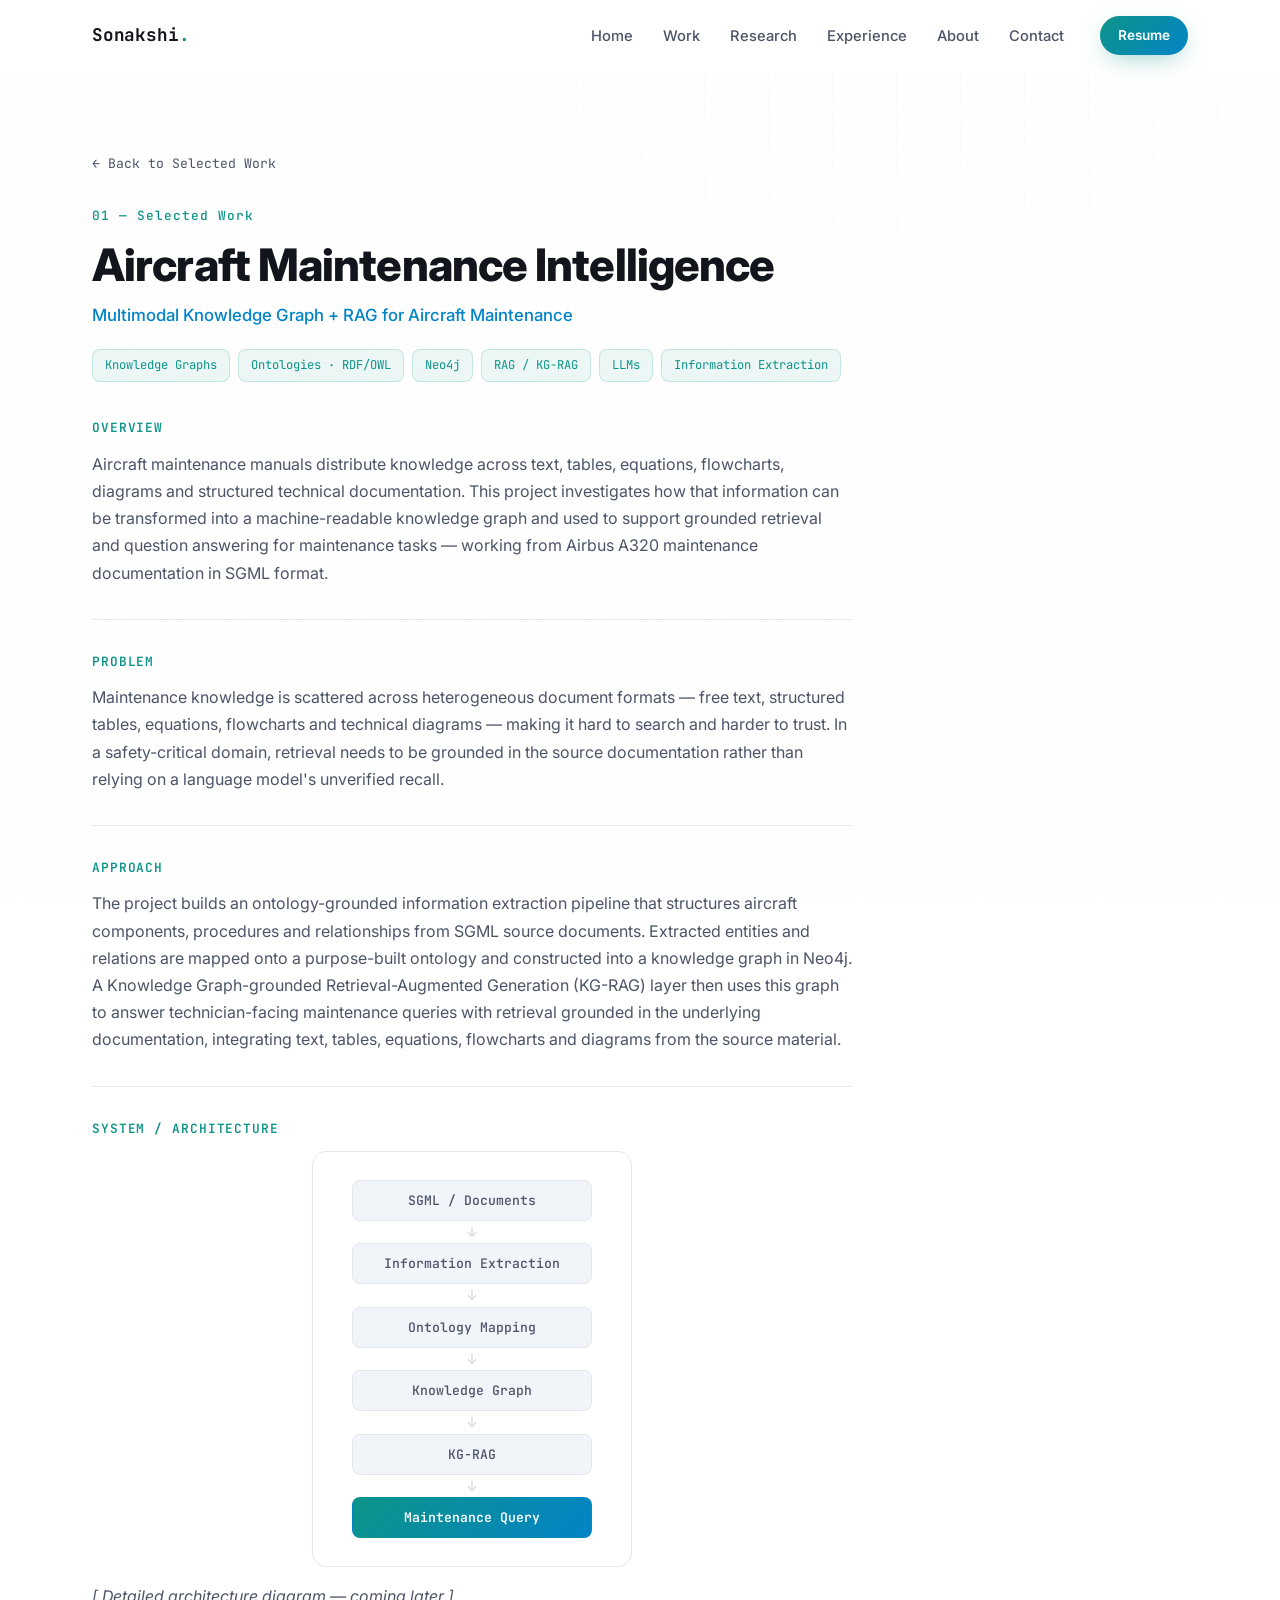
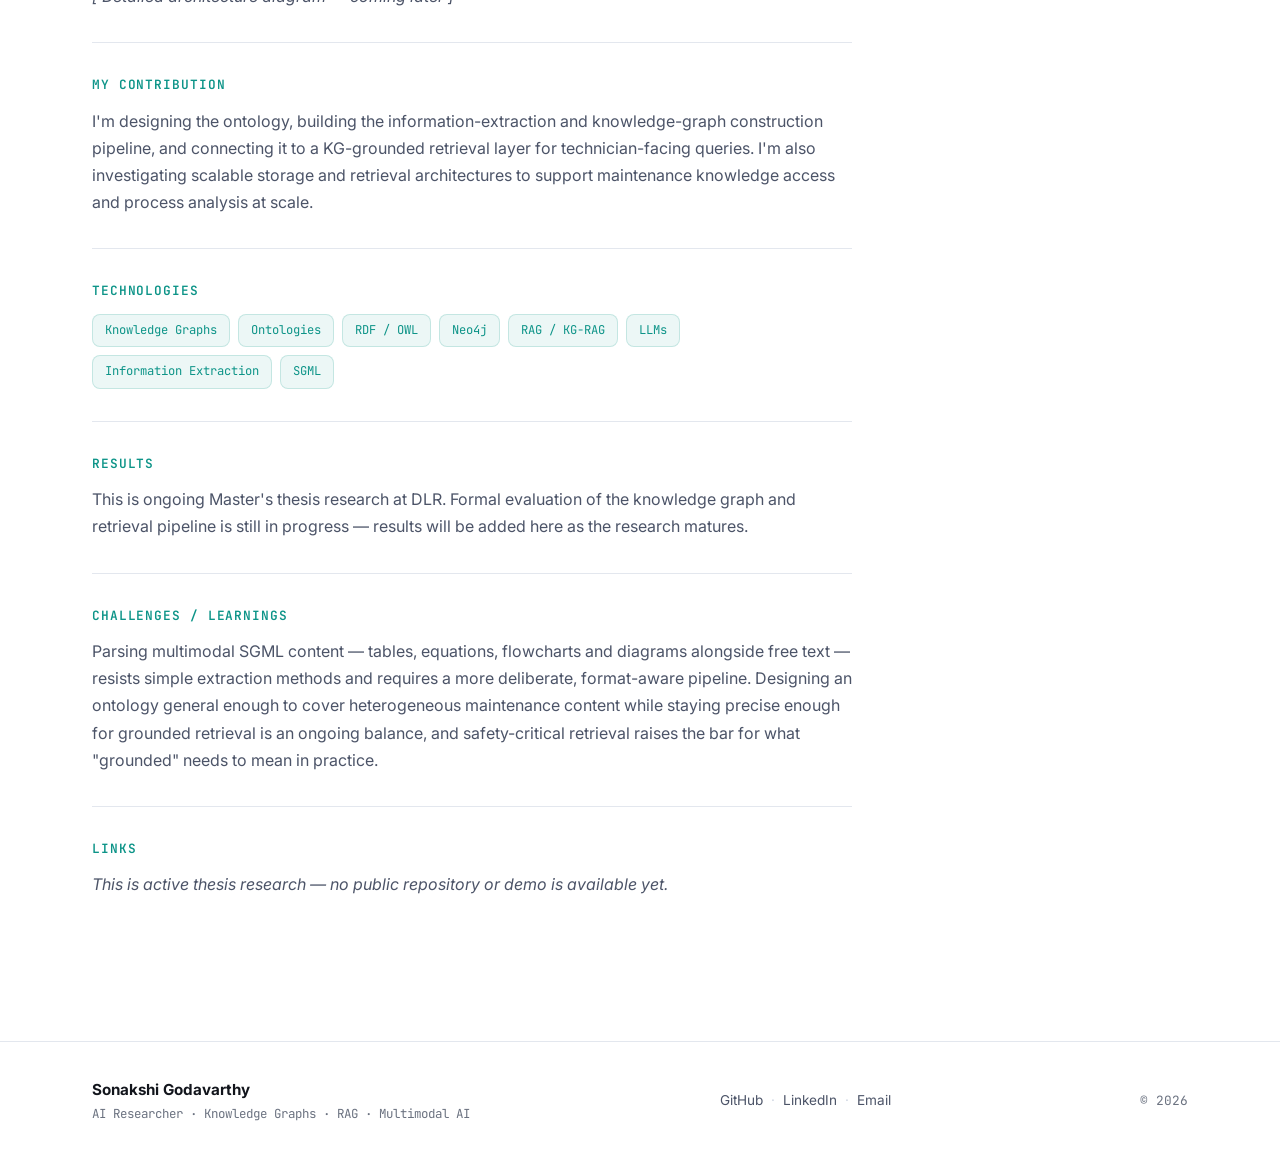
==== projects/aircraft-maintenance-kg.html @ b0c2985a "Update portfolio with new projects" ====
<!DOCTYPE html>
<html lang="en">
<head>
<meta charset="UTF-8">
<meta name="viewport" content="width=device-width, initial-scale=1.0">
<title>Aircraft Maintenance Intelligence — Sonakshi Godavarthy</title>
<meta name="description" content="Multimodal Knowledge Graph + RAG for aircraft maintenance documentation.">
<link rel="icon" href="data:image/svg+xml,<svg xmlns=%22http://www.w3.org/2000/svg%22 viewBox=%220 0 100 100%22><text y=%22.9em%22 font-size=%2290%22>⚡</text></svg>">
<link rel="preconnect" href="https://fonts.googleapis.com">
<link rel="preconnect" href="https://fonts.gstatic.com" crossorigin>
<link href="https://fonts.googleapis.com/css2?family=Inter:wght@400;500;600;700;800&family=JetBrains+Mono:wght@400;500;600&display=swap" rel="stylesheet">
<link rel="stylesheet" href="../styles.css">
</head>
<body>

<div class="noise-overlay"></div>

<header class="nav-wrap" id="navWrap">
  <nav class="nav container">
    <a href="../index.html#home" class="nav-logo">Sonakshi<span class="dot">.</span></a>
    <button class="nav-toggle" id="navToggle" aria-label="Toggle menu" aria-expanded="false">
      <span></span><span></span><span></span>
    </button>
    <ul class="nav-links" id="navLinks">
      <li><a href="../index.html#home" class="nav-link">Home</a></li>
      <li><a href="../index.html#work" class="nav-link">Work</a></li>
      <li><a href="../index.html#research" class="nav-link">Research</a></li>
      <li><a href="../index.html#experience" class="nav-link">Experience</a></li>
      <li><a href="../index.html#about" class="nav-link">About</a></li>
      <li><a href="../index.html#contact" class="nav-link">Contact</a></li>
      <li class="nav-cv"><a href="../assets/Sonakshi_Godavarthy_CV.pdf" download class="btn btn-small btn-primary">Resume</a></li>
    </ul>
  </nav>
</header>

<main>
<section class="section project-page">
  <div class="container">
    <a href="../index.html#work" class="back-link">← Back to Selected Work</a>

    <p class="section-kicker">01 — Selected Work</p>
    <h1 class="project-page-title">Aircraft Maintenance Intelligence</h1>
    <p class="project-page-subtitle">Multimodal Knowledge Graph + RAG for Aircraft Maintenance</p>
    <div class="project-page-tags">
      <span>Knowledge Graphs</span><span>Ontologies · RDF/OWL</span><span>Neo4j</span><span>RAG / KG-RAG</span><span>LLMs</span><span>Information Extraction</span>
    </div>

    <div class="project-page-body">

      <div class="project-section">
        <h2>Overview</h2>
        <p>Aircraft maintenance manuals distribute knowledge across text, tables, equations, flowcharts, diagrams and structured technical documentation. This project investigates how that information can be transformed into a machine-readable knowledge graph and used to support grounded retrieval and question answering for maintenance tasks — working from Airbus A320 maintenance documentation in SGML format.</p>
      </div>

      <div class="project-section">
        <h2>Problem</h2>
        <p>Maintenance knowledge is scattered across heterogeneous document formats — free text, structured tables, equations, flowcharts and technical diagrams — making it hard to search and harder to trust. In a safety-critical domain, retrieval needs to be grounded in the source documentation rather than relying on a language model's unverified recall.</p>
      </div>

      <div class="project-section">
        <h2>Approach</h2>
        <p>The project builds an ontology-grounded information extraction pipeline that structures aircraft components, procedures and relationships from SGML source documents. Extracted entities and relations are mapped onto a purpose-built ontology and constructed into a knowledge graph in Neo4j. A Knowledge Graph-grounded Retrieval-Augmented Generation (KG-RAG) layer then uses this graph to answer technician-facing maintenance queries with retrieval grounded in the underlying documentation, integrating text, tables, equations, flowcharts and diagrams from the source material.</p>
      </div>

      <div class="project-section">
        <h2>System / Architecture</h2>
        <div class="pipeline-diagram pipeline-diagram-page">
          <div class="pipeline-step">SGML / Documents</div>
          <div class="pipeline-arrow">↓</div>
          <div class="pipeline-step">Information Extraction</div>
          <div class="pipeline-arrow">↓</div>
          <div class="pipeline-step">Ontology Mapping</div>
          <div class="pipeline-arrow">↓</div>
          <div class="pipeline-step">Knowledge Graph</div>
          <div class="pipeline-arrow">↓</div>
          <div class="pipeline-step">KG-RAG</div>
          <div class="pipeline-arrow">↓</div>
          <div class="pipeline-step pipeline-step-end">Maintenance Query</div>
        </div>
        <p class="visual-caption">[ Detailed architecture diagram — coming later ]</p>
      </div>

      <div class="project-section">
        <h2>My Contribution</h2>
        <p>I'm designing the ontology, building the information-extraction and knowledge-graph construction pipeline, and connecting it to a KG-grounded retrieval layer for technician-facing queries. I'm also investigating scalable storage and retrieval architectures to support maintenance knowledge access and process analysis at scale.</p>
      </div>

      <div class="project-section">
        <h2>Technologies</h2>
        <div class="project-page-tags">
          <span>Knowledge Graphs</span><span>Ontologies</span><span>RDF / OWL</span><span>Neo4j</span><span>RAG / KG-RAG</span><span>LLMs</span><span>Information Extraction</span><span>SGML</span>
        </div>
      </div>

      <div class="project-section">
        <h2>Results</h2>
        <p>This is ongoing Master's thesis research at DLR. Formal evaluation of the knowledge graph and retrieval pipeline is still in progress — results will be added here as the research matures.</p>
      </div>

      <div class="project-section">
        <h2>Challenges / Learnings</h2>
        <p>Parsing multimodal SGML content — tables, equations, flowcharts and diagrams alongside free text — resists simple extraction methods and requires a more deliberate, format-aware pipeline. Designing an ontology general enough to cover heterogeneous maintenance content while staying precise enough for grounded retrieval is an ongoing balance, and safety-critical retrieval raises the bar for what "grounded" needs to mean in practice.</p>
      </div>

      <div class="project-section">
        <h2>Links</h2>
        <p class="project-links-empty">This is active thesis research — no public repository or demo is available yet.</p>
      </div>

    </div>
  </div>
</section>
</main>

<footer class="footer">
  <div class="container footer-inner">
    <div class="footer-brand">
      <p class="footer-name">Sonakshi Godavarthy</p>
      <p class="footer-tagline">AI Researcher · Knowledge Graphs · RAG · Multimodal AI</p>
    </div>
    <div class="footer-links">
      <a href="https://github.com/sonakshig2720" target="_blank" rel="noopener">GitHub</a>
      <span>·</span>
      <a href="https://www.linkedin.com/in/sonakshi-godavarthy-0685181b6/" target="_blank" rel="noopener">LinkedIn</a>
      <span>·</span>
      <a href="mailto:godavarthysonakshi@gmail.com">Email</a>
    </div>
    <p class="footer-year">© <span id="year"></span></p>
  </div>
</footer>

<script src="../script.js"></script>
</body>
</html>
---- styles.css ----
/* ============ TOKENS ============ */
:root {
  --bg: #ffffff;
  --bg-alt: #f7f9fc;
  --surface: #ffffff;
  --surface-2: #f1f4f9;
  --border: #e3e7ee;
  --border-light: #cfd6e2;
  --text: #12151c;
  --text-dim: #4c5468;
  --text-faint: #6b7280;
  --accent: #0d9488;
  --accent-2: #0284c7;
  --accent-soft: rgba(13, 148, 136, 0.08);
  --accent-soft-2: rgba(2, 132, 199, 0.07);
  --font-sans: 'Inter', -apple-system, BlinkMacSystemFont, 'Segoe UI', sans-serif;
  --font-mono: 'JetBrains Mono', 'SFMono-Regular', Menlo, monospace;
  --radius-lg: 20px;
  --radius-md: 14px;
  --radius-sm: 8px;
  --shadow-lg: 0 20px 60px -20px rgba(15,23,42,0.18);
  --shadow-md: 0 10px 30px -12px rgba(15,23,42,0.14);
  --max-width: 1160px;
  --nav-h: 72px;
}

/* ============ RESET ============ */
* { margin: 0; padding: 0; box-sizing: border-box; }
html { scroll-padding-top: var(--nav-h); }
body {
  background: var(--bg);
  color: var(--text);
  font-family: var(--font-sans);
  line-height: 1.6;
  -webkit-font-smoothing: antialiased;
  overflow-x: hidden;
}
img { max-width: 100%; display: block; }
a { color: inherit; text-decoration: none; }
ul { list-style: none; }
button { font-family: inherit; cursor: pointer; border: none; background: none; color: inherit; }

.container {
  max-width: var(--max-width);
  margin: 0 auto;
  padding: 0 32px;
}

.noise-overlay {
  position: fixed;
  inset: 0;
  pointer-events: none;
  z-index: 1;
  opacity: 0.02;
  background-image: url("data:image/svg+xml,%3Csvg xmlns='http://www.w3.org/2000/svg' width='120' height='120'%3E%3Cfilter id='n'%3E%3CfeTurbulence type='fractalNoise' baseFrequency='0.9' numOctaves='2' stitchTiles='stitch'/%3E%3C/filter%3E%3Crect width='100%25' height='100%25' filter='url(%23n)'/%3E%3C/svg%3E");
}

/* subtle fixed background grid — research-lab / technical-notebook feel */
body::before {
  content: "";
  position: fixed;
  inset: 0;
  pointer-events: none;
  z-index: 0;
  background-image:
    linear-gradient(rgba(18,21,28,0.025) 1px, transparent 1px),
    linear-gradient(90deg, rgba(18,21,28,0.025) 1px, transparent 1px);
  background-size: 64px 64px;
  mask-image: radial-gradient(ellipse 900px 600px at 70% 0%, black 0%, transparent 70%);
  -webkit-mask-image: radial-gradient(ellipse 900px 600px at 70% 0%, black 0%, transparent 70%);
}

/* ============ TYPOGRAPHY ============ */
.section-kicker {
  font-family: var(--font-mono);
  font-size: 0.8rem;
  letter-spacing: 0.08em;
  color: var(--accent);
  margin-bottom: 14px;
  font-weight: 500;
}
.section-kicker.light { color: var(--accent); }
.section-title {
  font-size: clamp(1.8rem, 3.2vw, 2.6rem);
  font-weight: 700;
  letter-spacing: -0.02em;
  line-height: 1.15;
  margin-bottom: 16px;
}
.section-sub {
  color: var(--text-dim);
  font-size: 1.05rem;
  max-width: 620px;
  margin-bottom: 48px;
}

.section { padding: 110px 0; position: relative; z-index: 2; }

/* shared pill / tag styling used across work, experience, research, project pages */
.research-tags span,
.work-tags span,
.exp-card-tags span,
.project-page-tags span {
  display: inline-block;
  font-family: var(--font-mono);
  font-size: 0.76rem;
  padding: 6px 12px;
  border-radius: 8px;
  background: var(--accent-soft);
  color: var(--accent);
  border: 1px solid rgba(13,148,136,0.18);
}
.exp-card-tags span { font-size: 0.72rem; padding: 4px 10px; }

/* ============ NAV ============ */
.nav-wrap {
  position: fixed;
  top: 0; left: 0; right: 0;
  z-index: 100;
  height: var(--nav-h);
  display: flex;
  align-items: center;
  background: rgba(255, 255, 255, 0.7);
  backdrop-filter: blur(16px) saturate(160%);
  -webkit-backdrop-filter: blur(16px) saturate(160%);
  border-bottom: 1px solid transparent;
  transition: border-color 0.3s ease, background 0.3s ease;
}
.nav-wrap.scrolled {
  border-bottom-color: var(--border);
  background: rgba(255, 255, 255, 0.88);
}
.nav {
  width: 100%;
  display: flex;
  align-items: center;
  justify-content: space-between;
}
.nav-logo {
  font-weight: 700;
  font-size: 1.1rem;
  letter-spacing: -0.01em;
  font-family: var(--font-mono);
}
.nav-logo .dot { color: var(--accent); }
.nav-links {
  display: flex;
  align-items: center;
  gap: 30px;
}
.nav-link {
  font-size: 0.92rem;
  color: var(--text-dim);
  font-weight: 500;
  position: relative;
  padding: 6px 0;
  transition: color 0.2s ease;
}
.nav-link:hover { color: var(--text); }
.nav-link.active-link { color: var(--text); }
.nav-link.active-link::after {
  content: "";
  position: absolute;
  left: 0; right: 0; bottom: -2px;
  height: 2px;
  border-radius: 2px;
  background: linear-gradient(90deg, var(--accent), var(--accent-2));
}
.nav-cv { margin-left: 6px; }
.nav-toggle {
  display: none;
  flex-direction: column;
  gap: 5px;
  padding: 8px;
}
.nav-toggle span {
  width: 22px; height: 2px;
  background: var(--text);
  border-radius: 2px;
  transition: all 0.25s ease;
}

/* ============ BUTTONS ============ */
.btn {
  display: inline-flex;
  align-items: center;
  justify-content: center;
  gap: 8px;
  padding: 13px 24px;
  border-radius: 100px;
  font-weight: 600;
  font-size: 0.92rem;
  transition: transform 0.2s ease, box-shadow 0.2s ease, background 0.2s ease, border-color 0.2s ease;
  white-space: nowrap;
}
.btn-primary {
  background: linear-gradient(135deg, var(--accent), var(--accent-2));
  color: #ffffff;
  box-shadow: 0 8px 24px -8px rgba(13, 148, 136, 0.5);
}
.btn-primary:hover { transform: translateY(-2px); box-shadow: 0 12px 30px -8px rgba(13, 148, 136, 0.6); }
.btn-ghost {
  background: var(--surface);
  border: 1px solid var(--border-light);
  color: var(--text);
}
.btn-ghost:hover { border-color: var(--accent); transform: translateY(-2px); }
.btn-small { padding: 9px 18px; font-size: 0.85rem; }

/* ============ HERO ============ */
.hero {
  position: relative;
  min-height: 100vh;
  display: flex;
  align-items: center;
  padding-top: var(--nav-h);
  z-index: 2;
}
.hero-grid {
  display: grid;
  grid-template-columns: 1.15fr 0.85fr;
  gap: 60px;
  align-items: center;
  padding-top: 40px;
  padding-bottom: 40px;
}
.eyebrow-row {
  display: flex;
  flex-wrap: wrap;
  gap: 10px;
  margin-bottom: 24px;
}
.eyebrow {
  display: inline-flex;
  align-items: center;
  gap: 8px;
  font-family: var(--font-mono);
  font-size: 0.78rem;
  color: var(--text-dim);
  background: var(--surface);
  border: 1px solid var(--border);
  padding: 7px 14px;
  border-radius: 100px;
}
.hero h1 {
  font-size: clamp(2.3rem, 4.6vw, 3.6rem);
  font-weight: 800;
  letter-spacing: -0.03em;
  line-height: 1.08;
  color: var(--text);
  margin-bottom: 14px;
}
.hero-headline {
  font-size: clamp(1.3rem, 2vw, 1.65rem);
  font-weight: 600;
  letter-spacing: -0.01em;
  line-height: 1.35;
  color: var(--text-dim);
  margin-bottom: 18px;
  max-width: 560px;
}
.hero-tagline {
  font-family: var(--font-mono);
  font-size: clamp(0.95rem, 1.4vw, 1.1rem);
  color: var(--accent);
  font-weight: 500;
  margin-bottom: 22px;
}
.hero-desc {
  font-size: 1.08rem;
  color: var(--text-dim);
  max-width: 560px;
  margin-bottom: 34px;
}

.hero-actions {
  display: flex;
  flex-wrap: wrap;
  align-items: center;
  gap: 12px;
  margin-bottom: 30px;
}

.hero-socials { display: flex; gap: 10px; }
.social-icon {
  width: 40px; height: 40px;
  display: flex; align-items: center; justify-content: center;
  border-radius: 50%;
  background: var(--surface);
  border: 1px solid var(--border);
  color: var(--text-dim);
  transition: all 0.2s ease;
}
.social-icon:hover {
  color: var(--accent);
  border-color: var(--accent);
  transform: translateY(-3px);
}

/* ---- hero visual / portrait ---- */
.hero-visual { display: flex; justify-content: center; position: relative; }
.portrait-frame {
  position: relative;
  width: min(340px, 80vw);
}
.portrait-glow {
  position: absolute;
  inset: -30px;
  background: radial-gradient(circle at 50% 30%, rgba(13,148,136,0.2), transparent 65%);
  filter: blur(10px);
  z-index: 0;
}
.portrait-img {
  position: relative;
  z-index: 1;
  width: 100%;
  aspect-ratio: 4 / 5;
  object-fit: cover;
  border-radius: var(--radius-lg);
  border: 1px solid var(--border-light);
  box-shadow: var(--shadow-lg);
}

.scroll-cue {
  position: absolute;
  bottom: 28px;
  left: 50%;
  transform: translateX(-50%);
  width: 24px; height: 38px;
  border: 2px solid var(--border-light);
  border-radius: 20px;
}
.scroll-cue span {
  display: block;
  width: 4px; height: 8px;
  background: var(--accent);
  border-radius: 2px;
  margin: 6px auto 0;
  animation: scrollcue 1.8s ease-in-out infinite;
}
@keyframes scrollcue {
  0% { opacity: 1; transform: translateY(0); }
  70% { opacity: 0; transform: translateY(10px); }
  100% { opacity: 0; transform: translateY(0); }
}

/* ============ SELECTED WORK ============ */
.work-section { background: var(--bg-alt); border-top: 1px solid var(--border); border-bottom: 1px solid var(--border); }

.work-list { display: flex; flex-direction: column; }

.work-card {
  display: grid;
  grid-template-columns: 1.3fr 1fr;
  gap: 48px;
  padding: 56px 0;
  border-bottom: 1px solid var(--border);
  align-items: start;
}
.work-list .work-card:first-child { padding-top: 8px; }
.work-card-reverse .work-main { order: 2; }
.work-card-reverse .work-visual { order: 1; }

.work-num {
  display: block;
  font-family: var(--font-mono);
  font-size: 1rem;
  font-weight: 600;
  color: var(--accent);
  letter-spacing: 0.05em;
  margin-bottom: 14px;
}
.work-title {
  font-size: clamp(1.4rem, 2.4vw, 1.85rem);
  font-weight: 700;
  letter-spacing: -0.015em;
  margin-bottom: 6px;
}
.work-subtitle {
  color: var(--accent-2);
  font-size: 0.95rem;
  font-weight: 500;
  margin-bottom: 18px;
}
.work-problem {
  border-left: 2px solid var(--accent);
  padding-left: 14px;
  color: var(--text-dim);
  font-size: 0.96rem;
  font-style: italic;
  margin-bottom: 18px;
}
.work-desc {
  color: var(--text-dim);
  font-size: 0.98rem;
  margin-bottom: 16px;
}
.work-contribution {
  color: var(--text-dim);
  font-size: 0.95rem;
  margin-bottom: 20px;
}
.work-contribution span {
  display: block;
  font-family: var(--font-mono);
  font-size: 0.72rem;
  font-weight: 600;
  text-transform: uppercase;
  letter-spacing: 0.06em;
  color: var(--text);
  margin-bottom: 4px;
}
.work-tags {
  display: flex;
  flex-wrap: wrap;
  gap: 8px;
  margin-bottom: 20px;
}
.work-metrics {
  display: flex;
  gap: 32px;
  margin-bottom: 22px;
}
.metric { display: flex; flex-direction: column; }
.metric-num {
  font-family: var(--font-mono);
  font-size: 1.7rem;
  font-weight: 700;
  color: var(--accent);
  line-height: 1.1;
}
.metric-label { font-size: 0.78rem; color: var(--text-faint); margin-top: 2px; }

.work-link {
  display: inline-flex;
  align-items: center;
  gap: 4px;
  font-weight: 600;
  font-size: 0.92rem;
  color: var(--accent);
  position: relative;
}
.work-link::after {
  content: "";
  position: absolute;
  left: 0; bottom: -3px;
  width: 100%; height: 1px;
  background: currentColor;
  transform: scaleX(0);
  transform-origin: left;
  transition: transform 0.25s ease;
}
.work-link:hover::after { transform: scaleX(1); }
.work-link-secondary { color: var(--text-dim); margin-left: 20px; }

.work-visual { display: flex; align-items: stretch; }
.visual-placeholder {
  width: 100%;
  min-height: 240px;
  display: flex;
  flex-direction: column;
  align-items: center;
  justify-content: center;
  gap: 10px;
  border: 1px dashed var(--border-light);
  border-radius: var(--radius-md);
  background: var(--surface-2);
  color: var(--text-faint);
  text-align: center;
  padding: 24px;
}
.placeholder-icon { font-size: 1.6rem; color: var(--border-light); }

.work-video {
  width: 100%;
  border: 1px solid var(--border);
  border-radius: var(--radius-md);
  background: #000;
  display: block;
}
.work-video-page { max-width: 560px; margin: 24px auto 0; }
.visual-placeholder p { font-family: var(--font-mono); font-size: 0.78rem; }

/* text pipeline diagram */
.pipeline-diagram {
  width: 100%;
  display: flex;
  flex-direction: column;
  align-items: center;
  justify-content: center;
  gap: 4px;
  border: 1px solid var(--border);
  border-radius: var(--radius-md);
  background: var(--surface);
  padding: 28px 20px;
}
.pipeline-step {
  font-family: var(--font-mono);
  font-size: 0.82rem;
  font-weight: 500;
  color: var(--text-dim);
  background: var(--surface-2);
  border: 1px solid var(--border);
  border-radius: var(--radius-sm);
  padding: 9px 16px;
  text-align: center;
  width: 100%;
  max-width: 240px;
}
.pipeline-step-end {
  color: #ffffff;
  background: linear-gradient(135deg, var(--accent), var(--accent-2));
  border-color: transparent;
  font-weight: 600;
}
.pipeline-arrow {
  color: var(--border-light);
  font-size: 0.9rem;
  line-height: 1;
}

/* wide variant: multi-line steps with a label + detail, plus branching layout */
.pipeline-diagram-wide { padding: 28px 22px; max-width: 480px; margin: 0 auto; }
.pipeline-diagram-wide .pipeline-step { max-width: 420px; padding: 11px 18px; }
.pipeline-step strong {
  display: block;
  font-size: 0.85rem;
  font-weight: 700;
  color: var(--text);
  margin-bottom: 3px;
}
.pipeline-step span {
  display: block;
  font-size: 0.7rem;
  font-weight: 400;
  color: var(--text-faint);
  line-height: 1.45;
}
.pipeline-step-end strong,
.pipeline-step-end span { color: #ffffff; }
.pipeline-step-end span { color: rgba(255,255,255,0.85); }

.pipeline-branch {
  display: flex;
  flex-wrap: wrap;
  justify-content: center;
  gap: 10px;
  width: 100%;
  max-width: 420px;
}
.pipeline-branch-col {
  flex: 1 1 170px;
  background: var(--surface-2);
  border: 1px solid var(--border);
  border-radius: var(--radius-sm);
  padding: 10px 14px;
  text-align: center;
}
.pipeline-branch-label {
  display: block;
  font-family: var(--font-mono);
  font-size: 0.68rem;
  font-weight: 700;
  text-transform: uppercase;
  letter-spacing: 0.05em;
  color: var(--accent);
  margin-bottom: 5px;
}
.pipeline-branch-col span:not(.pipeline-branch-label) {
  display: block;
  font-size: 0.68rem;
  color: var(--text-dim);
  line-height: 1.5;
}
.pipeline-note {
  font-family: var(--font-mono);
  font-size: 0.68rem;
  color: var(--text-faint);
  text-align: center;
  max-width: 420px;
  margin: 2px 0;
}

.pipeline-group {
  width: 100%;
  max-width: 420px;
  display: flex;
  flex-direction: column;
  align-items: center;
  gap: 4px;
  border: 1px dashed var(--border-light);
  border-radius: var(--radius-md);
  padding: 18px 14px 14px;
  margin: 2px 0;
}
.pipeline-group-label {
  align-self: flex-start;
  font-family: var(--font-mono);
  font-size: 0.66rem;
  font-weight: 700;
  text-transform: uppercase;
  letter-spacing: 0.05em;
  color: var(--accent-2);
  margin: 0 0 8px 2px;
}

/* ---- Project archive ---- */
.archive-block { margin-top: 40px; padding-top: 48px; border-top: 1px solid var(--border); }
.archive-sub { color: var(--text-dim); font-size: 0.95rem; margin-bottom: 24px; }
.archive-list { display: flex; flex-direction: column; }
.archive-row {
  display: grid;
  grid-template-columns: 1.4fr 1fr 0.6fr 1.4fr;
  gap: 16px;
  align-items: center;
  padding: 16px 12px;
  border-bottom: 1px solid var(--border);
  transition: background 0.2s ease;
}
a.archive-row:hover { background: var(--surface); }
.archive-name { font-weight: 600; font-size: 0.94rem; }
.archive-domain { color: var(--text-dim); font-size: 0.85rem; }
.archive-year { font-family: var(--font-mono); color: var(--text-faint); font-size: 0.82rem; }
.archive-tech { color: var(--text-faint); font-size: 0.82rem; font-family: var(--font-mono); }

/* ============ RESEARCH ============ */
.research-statement {
  font-size: clamp(1.15rem, 2vw, 1.4rem);
  font-weight: 500;
  color: var(--text);
  max-width: 760px;
  line-height: 1.5;
  margin-bottom: 32px;
}
.research-tags { display: flex; flex-wrap: wrap; gap: 10px; margin-bottom: 28px; }
.research-note { color: var(--text-faint); font-size: 0.92rem; }
.research-note a { color: var(--accent); font-weight: 600; }

/* ============ EXPERIENCE ============ */
.exp-cards { display: flex; flex-direction: column; gap: 20px; }
.exp-card {
  background: var(--surface);
  border: 1px solid var(--border);
  border-radius: var(--radius-md);
  padding: 28px 30px;
  transition: transform 0.25s ease, border-color 0.25s ease, box-shadow 0.25s ease;
}
.exp-card:hover { transform: translateY(-3px); border-color: var(--border-light); box-shadow: var(--shadow-md); }
.exp-card-head {
  display: flex;
  justify-content: space-between;
  align-items: flex-start;
  flex-wrap: wrap;
  gap: 8px 20px;
  margin-bottom: 10px;
}
.exp-card-head h3 { font-size: 1.05rem; font-weight: 700; margin-bottom: 4px; }
.exp-card-org { color: var(--accent); font-size: 0.88rem; font-weight: 500; }
.exp-card-dates {
  font-family: var(--font-mono);
  font-size: 0.78rem;
  color: var(--text-faint);
  white-space: nowrap;
  padding-top: 3px;
}
.exp-card-desc { color: var(--text-dim); font-size: 0.94rem; margin-bottom: 16px; }
.exp-card-tags { display: flex; flex-wrap: wrap; gap: 8px; }

/* ============ TECHNICAL EXPERTISE ============ */
.expertise-grid {
  display: grid;
  grid-template-columns: repeat(4, 1fr);
  gap: 20px;
}
.expertise-card {
  background: var(--surface);
  border: 1px solid var(--border);
  border-radius: var(--radius-md);
  padding: 24px;
  transition: transform 0.25s ease, border-color 0.25s ease;
}
.expertise-card:hover { transform: translateY(-3px); border-color: var(--border-light); }
.expertise-card h3 { font-size: 0.95rem; font-weight: 700; margin-bottom: 16px; }
.chip-row { display: flex; flex-wrap: wrap; gap: 8px; }
.chip {
  font-size: 0.8rem;
  color: var(--text-dim);
  background: var(--surface-2);
  border: 1px solid var(--border);
  padding: 6px 12px;
  border-radius: 8px;
  transition: color 0.2s ease, border-color 0.2s ease;
}
.chip:hover { color: var(--accent); border-color: var(--accent); }

/* ============ EDUCATION (bubble cards) ============ */
.education-section { background: var(--bg-alt); border-top: 1px solid var(--border); border-bottom: 1px solid var(--border); }
.edu-cards {
  display: grid;
  grid-template-columns: repeat(2, 1fr);
  gap: 24px;
}
.edu-card {
  background: var(--surface);
  border: 1px solid var(--border);
  border-radius: var(--radius-lg);
  padding: 32px;
  transition: transform 0.25s ease, border-color 0.25s ease;
}
.edu-card:hover { transform: translateY(-3px); border-color: var(--border-light); }
.edu-card-badge {
  display: inline-block;
  font-family: var(--font-mono);
  font-size: 0.78rem;
  font-weight: 600;
  color: #ffffff;
  background: linear-gradient(135deg, var(--accent), var(--accent-2));
  padding: 5px 12px;
  border-radius: 100px;
  margin-bottom: 16px;
}
.edu-card h3 { font-size: 1.25rem; font-weight: 700; margin-bottom: 8px; }
.edu-card-org { color: var(--text-dim); font-size: 0.94rem; margin-bottom: 4px; }
.edu-card-meta { font-family: var(--font-mono); font-size: 0.78rem; color: var(--text-faint); margin-bottom: 14px; }
.edu-card-focus { color: var(--text-dim); font-size: 0.88rem; font-style: italic; padding-top: 14px; border-top: 1px solid var(--border); }
.scholarship-note {
  margin-top: 24px;
  color: var(--text-faint);
  font-size: 0.88rem;
}

/* ============ ABOUT ============ */
.about-text {
  color: var(--text-dim);
  font-size: 1.05rem;
  max-width: 720px;
  margin-bottom: 20px;
}

/* ============ CONTACT ============ */
.contact-section { padding-bottom: 130px; }
.contact-card {
  background: linear-gradient(160deg, var(--surface) 0%, var(--surface-2) 100%);
  border: 1px solid var(--border-light);
  border-radius: 28px;
  padding: 64px;
  text-align: center;
  position: relative;
  overflow: hidden;
}
.contact-card::before {
  content: "";
  position: absolute;
  top: -50%;
  left: 50%;
  transform: translateX(-50%);
  width: 700px; height: 700px;
  background: radial-gradient(circle, rgba(13,148,136,0.12), transparent 65%);
  pointer-events: none;
}
.contact-card .section-kicker { display: flex; justify-content: center; }
.contact-card .section-title { position: relative; margin-bottom: 44px; }
.contact-grid {
  display: grid;
  grid-template-columns: repeat(3, 1fr);
  gap: 16px;
  margin-bottom: 30px;
  position: relative;
  max-width: 620px;
  margin-left: auto;
  margin-right: auto;
}
.contact-item {
  display: flex;
  flex-direction: column;
  align-items: center;
  gap: 10px;
  background: var(--bg);
  border: 1px solid var(--border);
  border-radius: var(--radius-md);
  padding: 22px 14px;
  transition: all 0.2s ease;
}
.contact-item:hover { border-color: var(--accent); transform: translateY(-3px); }
.contact-icon {
  width: 42px; height: 42px;
  display: flex; align-items: center; justify-content: center;
  background: var(--accent-soft);
  border-radius: 50%;
  color: var(--accent);
}
.contact-item strong { display: block; font-size: 0.88rem; }
.contact-item small { display: block; font-size: 0.75rem; color: var(--text-faint); word-break: break-word; margin-top: 2px; }
.contact-note {
  color: var(--text-faint);
  font-size: 0.85rem;
  position: relative;
}

/* ============ FOOTER ============ */
.footer { border-top: 1px solid var(--border); padding: 36px 0; position: relative; z-index: 2; }
.footer-inner { display: flex; justify-content: space-between; align-items: center; flex-wrap: wrap; gap: 16px; }
.footer-name { font-weight: 700; font-size: 0.95rem; }
.footer-tagline { font-family: var(--font-mono); font-size: 0.78rem; color: var(--text-faint); margin-top: 2px; }
.footer-links { display: flex; align-items: center; gap: 8px; font-size: 0.85rem; color: var(--text-dim); }
.footer-links a { transition: color 0.2s ease; }
.footer-links a:hover { color: var(--accent); }
.footer-links span { color: var(--border-light); }
.footer-year { color: var(--text-faint); font-size: 0.8rem; font-family: var(--font-mono); }

/* ============ PROJECT DETAIL PAGES ============ */
.project-page { padding-top: 150px; }
.back-link {
  display: inline-block;
  font-family: var(--font-mono);
  font-size: 0.82rem;
  color: var(--text-dim);
  margin-bottom: 32px;
  transition: color 0.2s ease;
}
.back-link:hover { color: var(--accent); }
.project-page-title {
  font-size: clamp(1.8rem, 3.6vw, 2.8rem);
  font-weight: 800;
  letter-spacing: -0.02em;
  line-height: 1.15;
  margin-bottom: 10px;
}
.project-page-subtitle {
  color: var(--accent-2);
  font-size: 1.05rem;
  font-weight: 500;
  margin-bottom: 20px;
}
.project-page-tags { display: flex; flex-wrap: wrap; gap: 8px; margin-bottom: 36px; }
.project-metrics-row {
  display: flex;
  gap: 40px;
  padding: 24px 0;
  margin-bottom: 20px;
  border-top: 1px solid var(--border);
  border-bottom: 1px solid var(--border);
}
.project-page-body { max-width: 760px; }
.project-section {
  padding: 32px 0;
  border-top: 1px solid var(--border);
}
.project-page-body .project-section:first-child { border-top: none; padding-top: 0; }
.project-section h2 {
  font-family: var(--font-mono);
  font-size: 0.8rem;
  font-weight: 600;
  text-transform: uppercase;
  letter-spacing: 0.07em;
  color: var(--accent);
  margin-bottom: 12px;
}
.project-section p { color: var(--text-dim); font-size: 1rem; line-height: 1.7; }
.project-list { display: flex; flex-direction: column; gap: 8px; margin-top: 12px; }
.project-list li {
  position: relative;
  padding-left: 18px;
  color: var(--text-dim);
  font-size: 1rem;
  line-height: 1.6;
}
.project-list li::before {
  content: "";
  position: absolute;
  left: 0; top: 10px;
  width: 5px; height: 5px;
  border-radius: 50%;
  background: var(--accent-2);
}
.project-section .project-page-tags { margin-bottom: 0; }
.pipeline-diagram-page { max-width: 320px; margin: 0 auto 16px; }
.visual-placeholder-page { max-width: 480px; margin-bottom: 16px; }
.visual-caption { color: var(--text-faint); font-size: 0.88rem; font-style: italic; }
.project-links-empty { color: var(--text-faint); font-size: 0.94rem; font-style: italic; }

/* ============ SCROLL REVEAL ============ */
.reveal {
  opacity: 0;
  transform: translateY(24px);
  transition: opacity 0.7s cubic-bezier(0.16,1,0.3,1), transform 0.7s cubic-bezier(0.16,1,0.3,1);
}
.reveal.in-view { opacity: 1; transform: translateY(0); }

@media (prefers-reduced-motion: reduce) {
  .reveal { opacity: 1; transform: none; transition: none; }
  .scroll-cue span { animation: none; }
}

/* ============ RESPONSIVE ============ */
@media (max-width: 1024px) {
  .hero-grid { grid-template-columns: 1fr; gap: 56px; }
  .hero-visual { order: -1; }
  .portrait-frame { width: min(280px, 60vw); margin: 0 auto; }
  .work-card, .work-card-reverse { grid-template-columns: 1fr; gap: 28px; }
  .work-card-reverse .work-main, .work-card-reverse .work-visual { order: initial; }
  .expertise-grid { grid-template-columns: repeat(2, 1fr); }
  .contact-grid { grid-template-columns: repeat(3, 1fr); }
  .archive-row { grid-template-columns: 1.4fr 1fr 1.4fr; }
  .archive-year { display: none; }
}

@media (max-width: 760px) {
  .container { padding: 0 20px; }
  .section { padding: 80px 0; }
  .project-page { padding-top: 120px; }
  .nav-toggle { display: flex; }
  .nav-links {
    position: fixed;
    top: var(--nav-h);
    left: 0; right: 0;
    flex-direction: column;
    align-items: stretch;
    gap: 0;
    background: rgba(255,255,255,0.98);
    backdrop-filter: blur(16px);
    border-bottom: 1px solid var(--border);
    padding: 8px 24px 24px;
    transform: translateY(-130%);
    opacity: 0;
    transition: transform 0.3s ease, opacity 0.3s ease;
    max-height: 80vh;
    overflow-y: auto;
  }
  .nav-links.open { transform: translateY(0); opacity: 1; }
  .nav-links li { width: 100%; }
  .nav-link { display: block; padding: 14px 0; border-bottom: 1px solid var(--border); }
  .nav-link.active-link::after { display: none; }
  .nav-cv { margin: 14px 0 0; }
  .nav-cv .btn { width: 100%; }

  .hero-actions { flex-direction: column; align-items: stretch; }
  .hero-actions .btn, .hero-actions a { width: 100%; text-align: center; }
  .hero-socials { justify-content: center; }

  .expertise-grid { grid-template-columns: 1fr; }
  .contact-grid { grid-template-columns: 1fr; }
  .contact-card { padding: 40px 24px; }

  .archive-row { grid-template-columns: 1fr; gap: 4px; padding: 14px 12px; }
  .archive-domain, .archive-tech { font-size: 0.8rem; }
  .edu-cards { grid-template-columns: 1fr; }

  .work-metrics { gap: 24px; }
  .project-metrics-row { gap: 24px; flex-wrap: wrap; }

  .footer-inner { flex-direction: column; text-align: center; }
}
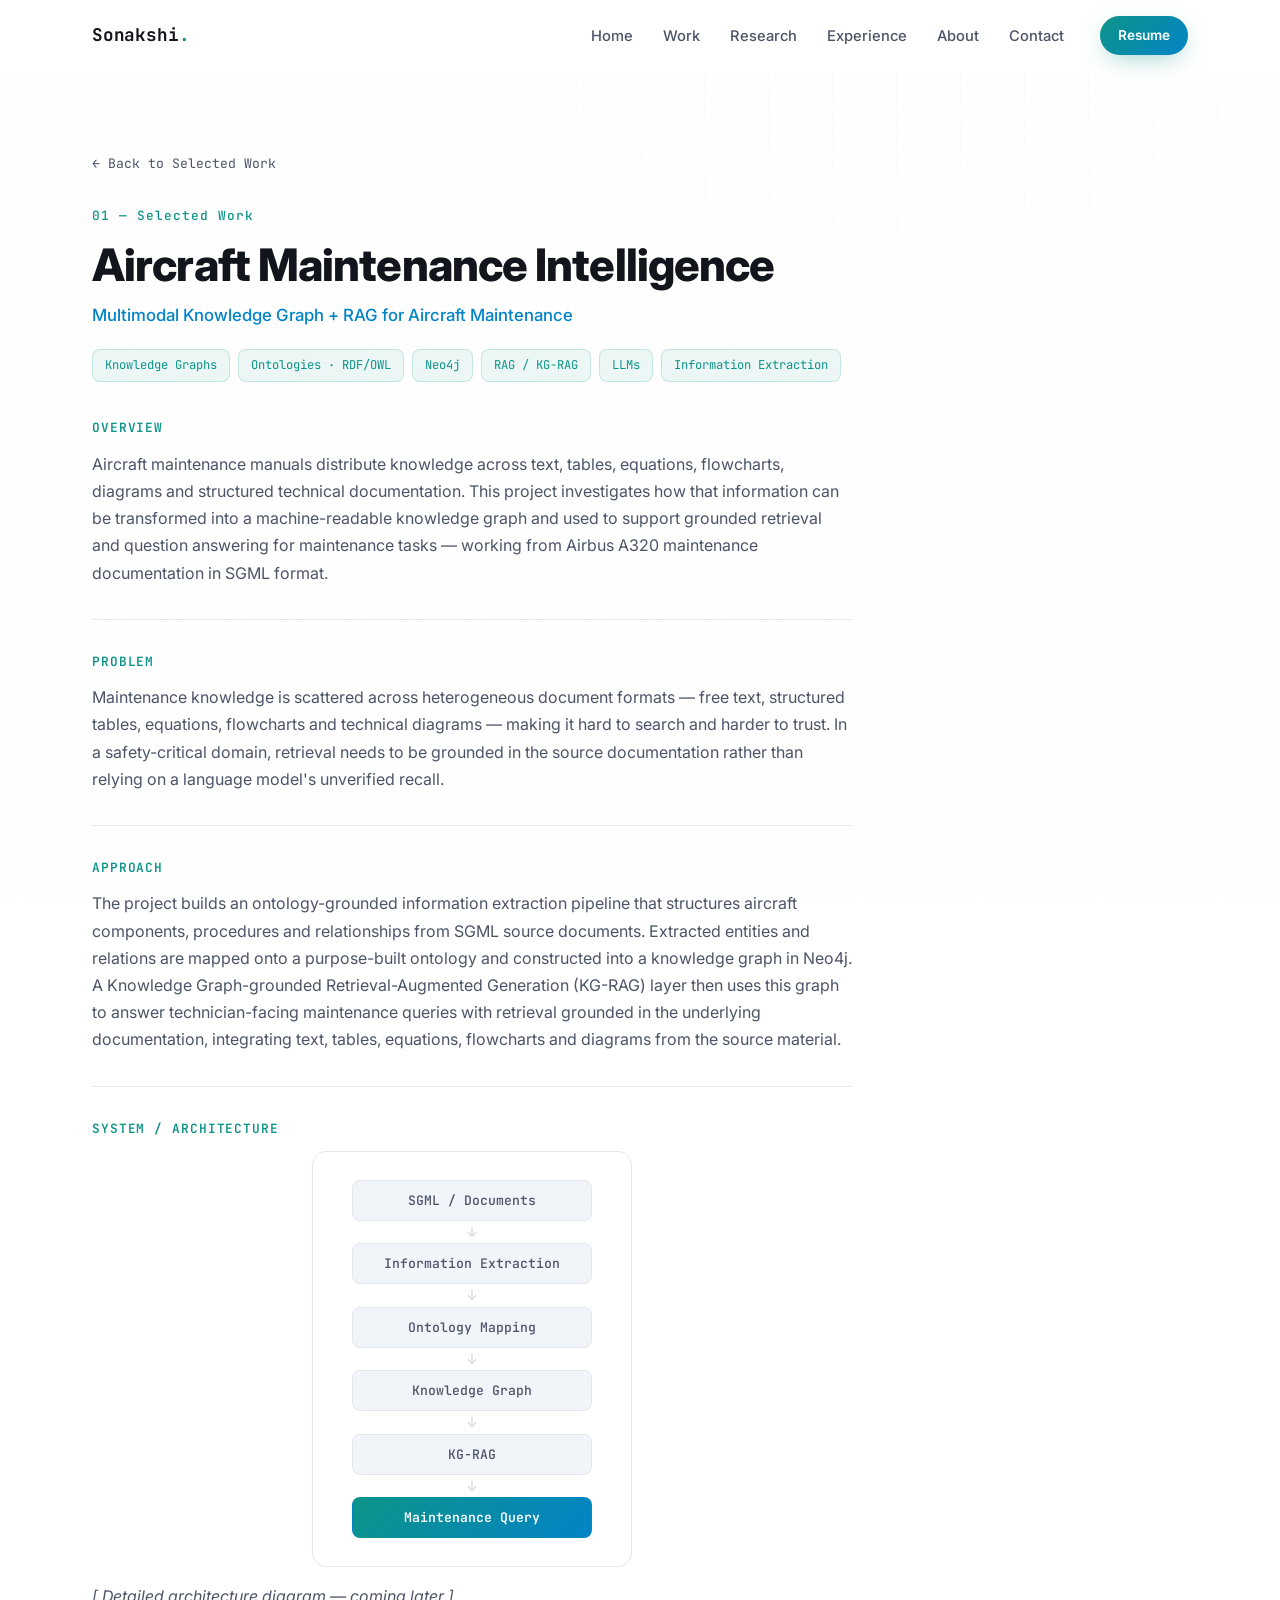
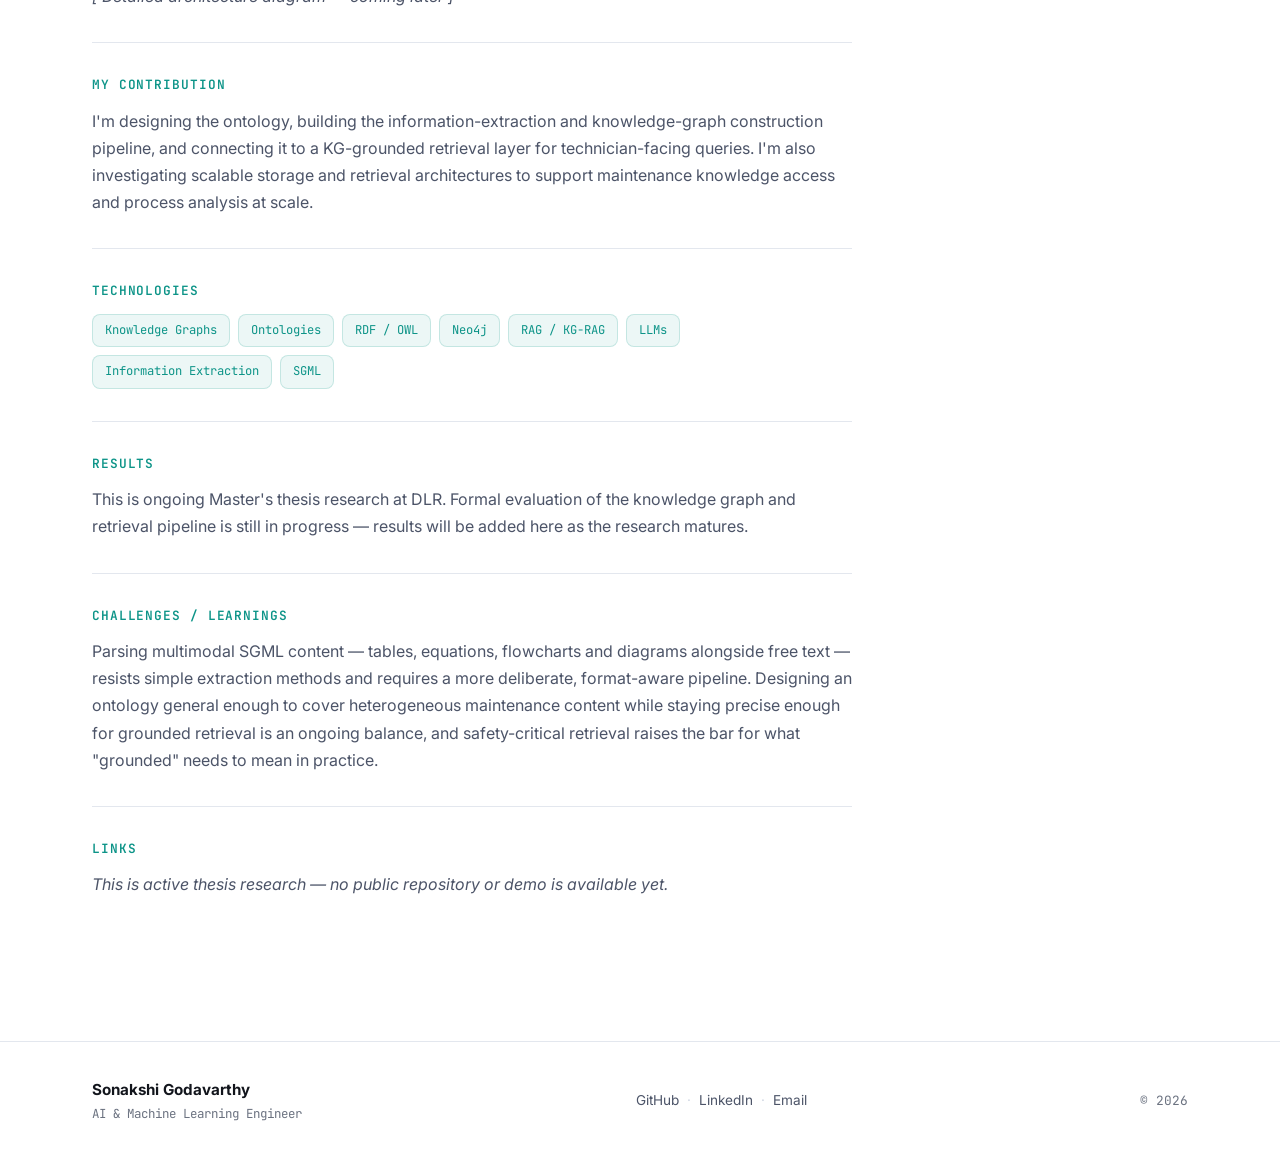
==== commit 1206e5d8: "Update portfolio projects and styling" ====
--- a/projects/aircraft-maintenance-kg.html
+++ b/projects/aircraft-maintenance-kg.html
@@ -116,7 +116,7 @@
   <div class="container footer-inner">
     <div class="footer-brand">
       <p class="footer-name">Sonakshi Godavarthy</p>
-      <p class="footer-tagline">AI Researcher · Knowledge Graphs · RAG · Multimodal AI</p>
+      <p class="footer-tagline">AI &amp; Machine Learning Engineer</p>
     </div>
     <div class="footer-links">
       <a href="https://github.com/sonakshig2720" target="_blank" rel="noopener">GitHub</a>
--- a/styles.css
+++ b/styles.css
@@ -424,12 +424,13 @@
 .metric { display: flex; flex-direction: column; }
 .metric-num {
   font-family: var(--font-mono);
-  font-size: 1.7rem;
+  font-size: 2.1rem;
   font-weight: 700;
   color: var(--accent);
   line-height: 1.1;
-}
-.metric-label { font-size: 0.78rem; color: var(--text-faint); margin-top: 2px; }
+  letter-spacing: -0.02em;
+}
+.metric-label { font-size: 0.78rem; color: var(--text-faint); margin-top: 3px; }
 
 .work-link {
   display: inline-flex;
@@ -632,6 +633,15 @@
   line-height: 1.5;
   margin-bottom: 32px;
 }
+.research-tags-label {
+  font-family: var(--font-mono);
+  font-size: 0.7rem;
+  font-weight: 600;
+  text-transform: uppercase;
+  letter-spacing: 0.06em;
+  color: var(--text-faint);
+  margin-bottom: 12px;
+}
 .research-tags { display: flex; flex-wrap: wrap; gap: 10px; margin-bottom: 28px; }
 .research-note { color: var(--text-faint); font-size: 0.92rem; }
 .research-note a { color: var(--accent); font-weight: 600; }
@@ -668,20 +678,23 @@
 
 /* ============ TECHNICAL EXPERTISE ============ */
 .expertise-grid {
-  display: grid;
-  grid-template-columns: repeat(4, 1fr);
+  display: flex;
+  flex-wrap: wrap;
+  justify-content: center;
   gap: 20px;
 }
 .expertise-card {
+  flex: 0 1 calc((100% - 40px) / 3);
   background: var(--surface);
   border: 1px solid var(--border);
   border-radius: var(--radius-md);
   padding: 24px;
+  text-align: center;
   transition: transform 0.25s ease, border-color 0.25s ease;
 }
 .expertise-card:hover { transform: translateY(-3px); border-color: var(--border-light); }
 .expertise-card h3 { font-size: 0.95rem; font-weight: 700; margin-bottom: 16px; }
-.chip-row { display: flex; flex-wrap: wrap; gap: 8px; }
+.chip-row { display: flex; flex-wrap: wrap; justify-content: center; gap: 8px; }
 .chip {
   font-size: 0.8rem;
   color: var(--text-dim);
@@ -899,7 +912,7 @@
   .portrait-frame { width: min(280px, 60vw); margin: 0 auto; }
   .work-card, .work-card-reverse { grid-template-columns: 1fr; gap: 28px; }
   .work-card-reverse .work-main, .work-card-reverse .work-visual { order: initial; }
-  .expertise-grid { grid-template-columns: repeat(2, 1fr); }
+  .expertise-card { flex-basis: calc((100% - 20px) / 2); }
   .contact-grid { grid-template-columns: repeat(3, 1fr); }
   .archive-row { grid-template-columns: 1.4fr 1fr 1.4fr; }
   .archive-year { display: none; }
@@ -938,7 +951,7 @@
   .hero-actions .btn, .hero-actions a { width: 100%; text-align: center; }
   .hero-socials { justify-content: center; }
 
-  .expertise-grid { grid-template-columns: 1fr; }
+  .expertise-card { flex-basis: 100%; }
   .contact-grid { grid-template-columns: 1fr; }
   .contact-card { padding: 40px 24px; }
 
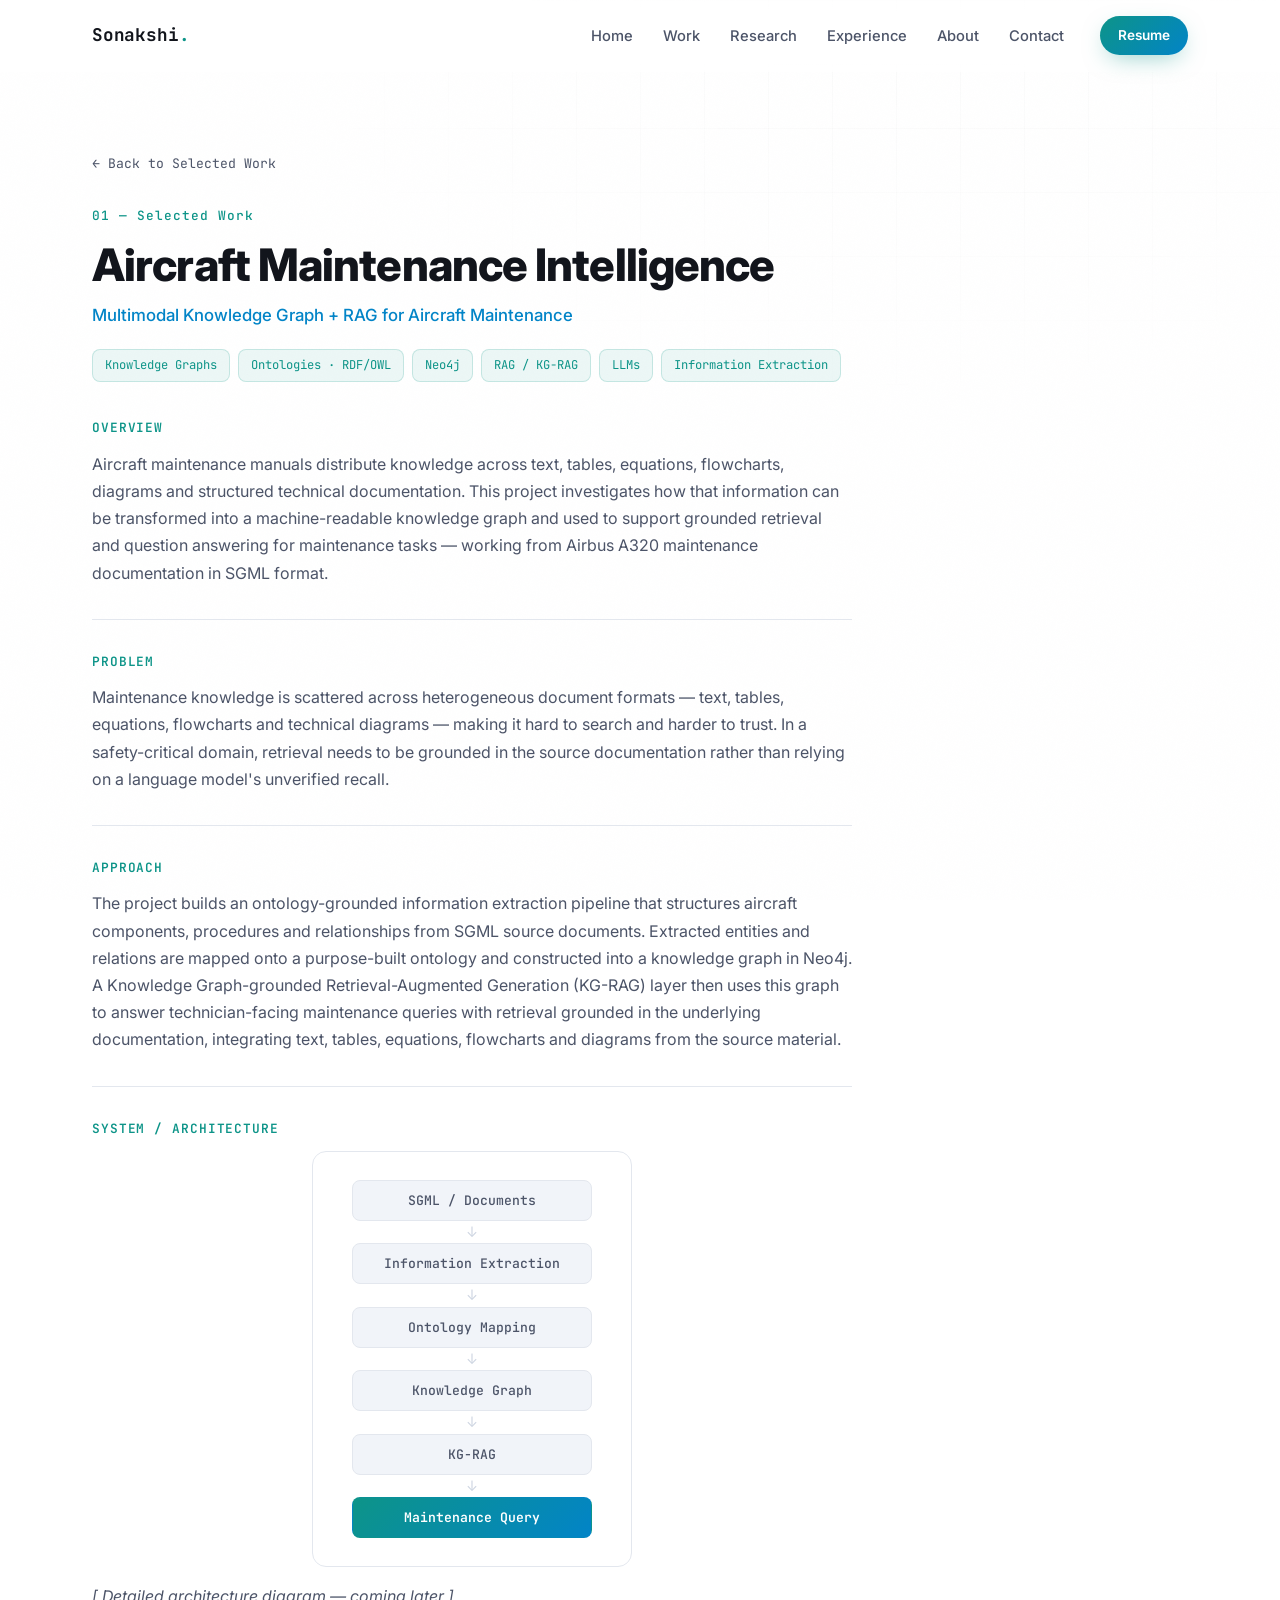
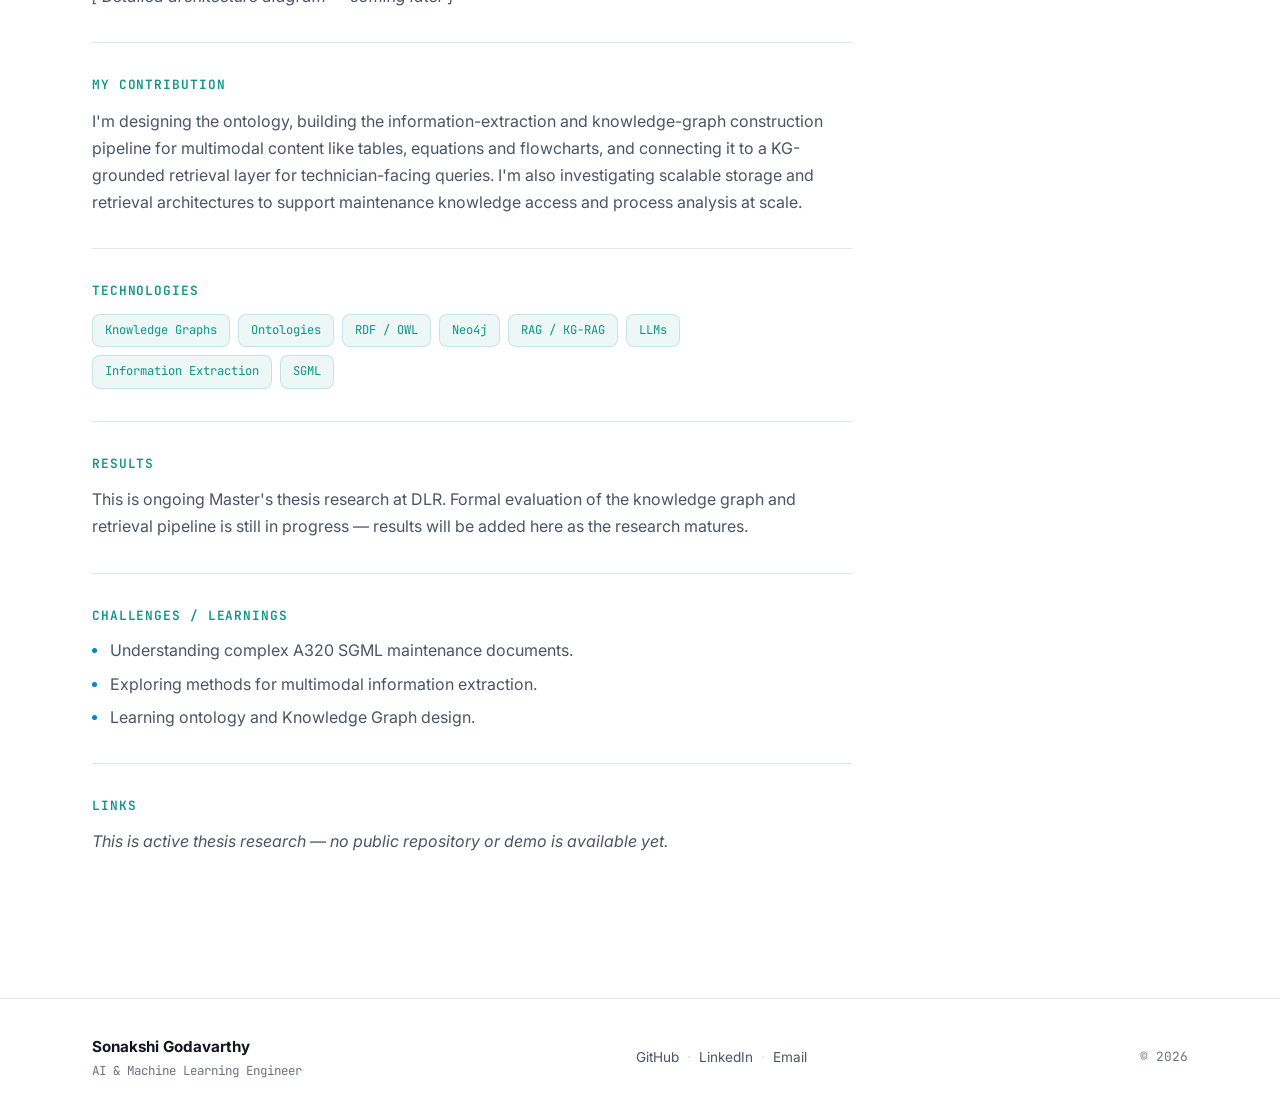
==== commit 3b55b5a7: "Update portfolio" ====
--- a/projects/aircraft-maintenance-kg.html
+++ b/projects/aircraft-maintenance-kg.html
@@ -54,7 +54,7 @@
 
       <div class="project-section">
         <h2>Problem</h2>
-        <p>Maintenance knowledge is scattered across heterogeneous document formats — free text, structured tables, equations, flowcharts and technical diagrams — making it hard to search and harder to trust. In a safety-critical domain, retrieval needs to be grounded in the source documentation rather than relying on a language model's unverified recall.</p>
+        <p>Maintenance knowledge is scattered across heterogeneous document formats — text, tables, equations, flowcharts and technical diagrams — making it hard to search and harder to trust. In a safety-critical domain, retrieval needs to be grounded in the source documentation rather than relying on a language model's unverified recall.</p>
       </div>
 
       <div class="project-section">
@@ -82,7 +82,7 @@
 
       <div class="project-section">
         <h2>My Contribution</h2>
-        <p>I'm designing the ontology, building the information-extraction and knowledge-graph construction pipeline, and connecting it to a KG-grounded retrieval layer for technician-facing queries. I'm also investigating scalable storage and retrieval architectures to support maintenance knowledge access and process analysis at scale.</p>
+        <p>I'm designing the ontology, building the information-extraction and knowledge-graph construction pipeline for multimodal content like tables, equations and flowcharts, and connecting it to a KG-grounded retrieval layer for technician-facing queries. I'm also investigating scalable storage and retrieval architectures to support maintenance knowledge access and process analysis at scale.</p>
       </div>
 
       <div class="project-section">
@@ -99,7 +99,11 @@
 
       <div class="project-section">
         <h2>Challenges / Learnings</h2>
-        <p>Parsing multimodal SGML content — tables, equations, flowcharts and diagrams alongside free text — resists simple extraction methods and requires a more deliberate, format-aware pipeline. Designing an ontology general enough to cover heterogeneous maintenance content while staying precise enough for grounded retrieval is an ongoing balance, and safety-critical retrieval raises the bar for what "grounded" needs to mean in practice.</p>
+        <ul class="project-list">
+          <li>Understanding complex A320 SGML maintenance documents.</li>
+          <li>Exploring methods for multimodal information extraction.</li>
+          <li>Learning ontology and Knowledge Graph design.</li>
+        </ul>
       </div>
 
       <div class="project-section">
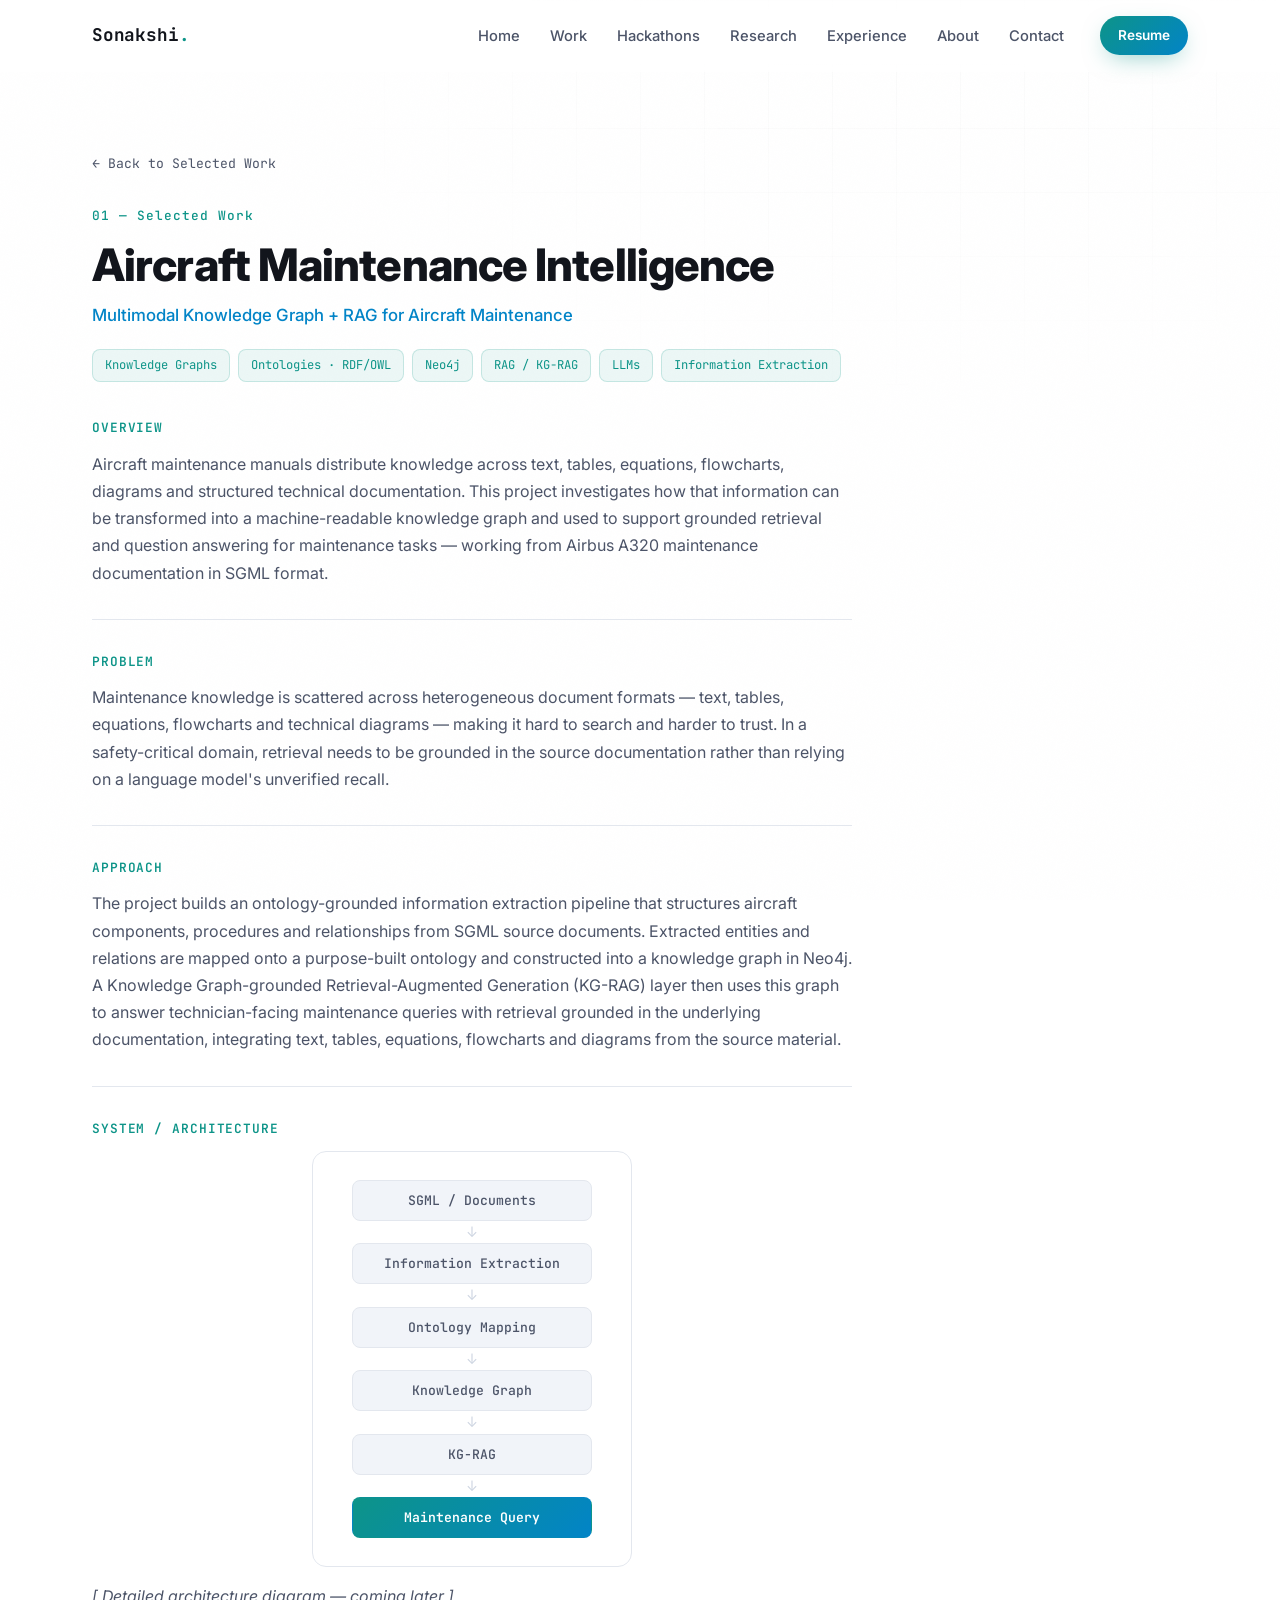
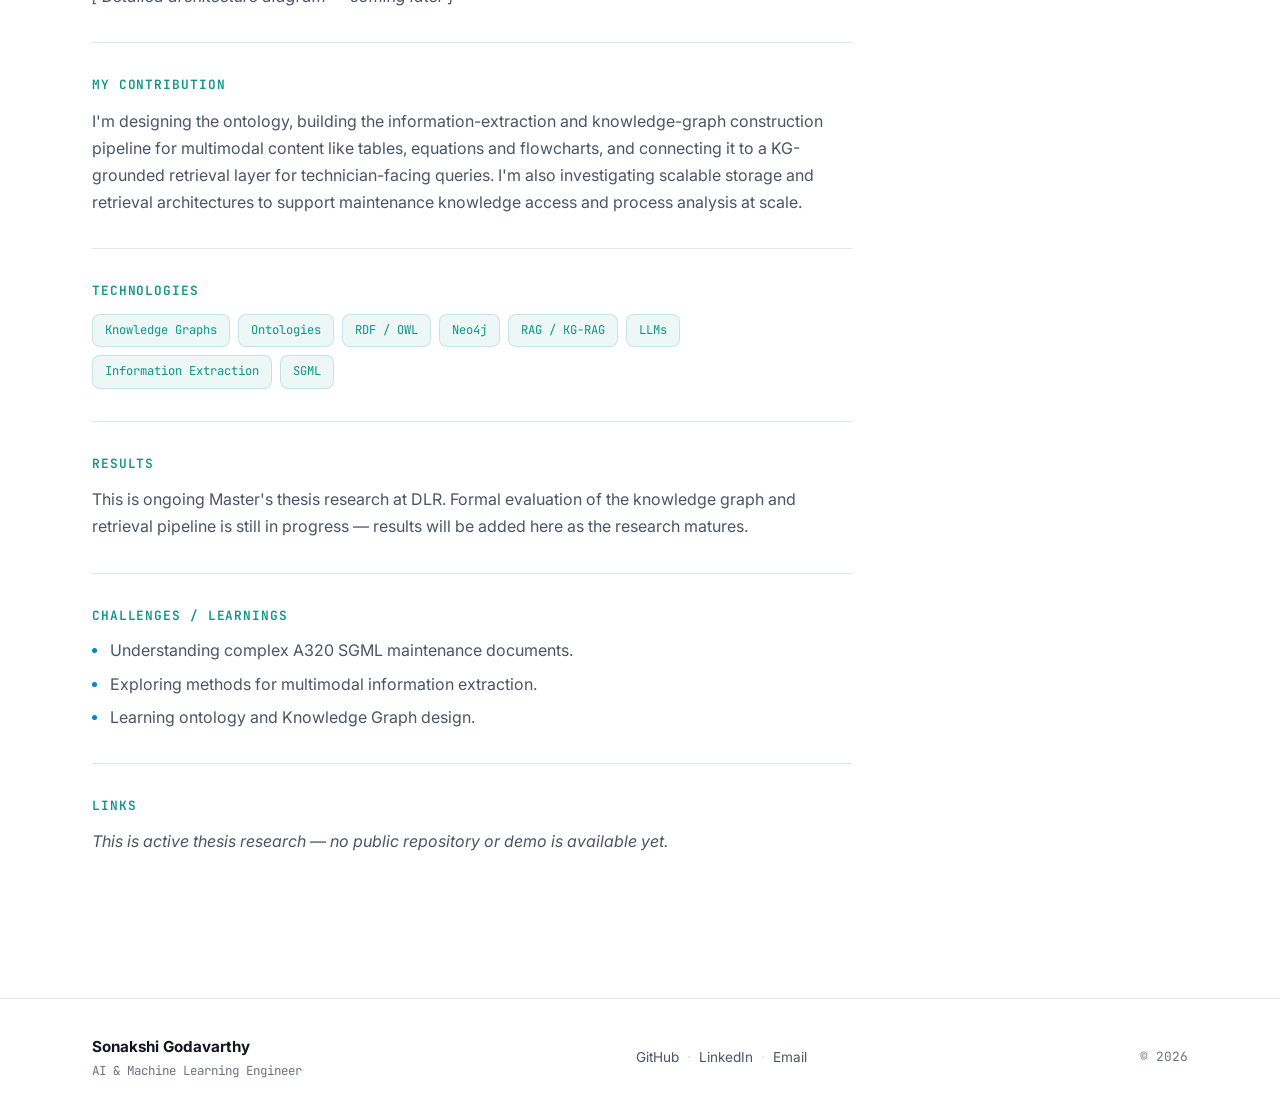
==== commit 3a33f496: "Add Hackathons section with Raw2Ready and DecideHer projects Adds a new Hackathons section to the ho" ====
--- a/projects/aircraft-maintenance-kg.html
+++ b/projects/aircraft-maintenance-kg.html
@@ -10,6 +10,7 @@
 <link rel="preconnect" href="https://fonts.gstatic.com" crossorigin>
 <link href="https://fonts.googleapis.com/css2?family=Inter:wght@400;500;600;700;800&family=JetBrains+Mono:wght@400;500;600&display=swap" rel="stylesheet">
 <link rel="stylesheet" href="../styles.css">
+<script defer src="/_vercel/insights/script.js"></script>
 </head>
 <body>
 
@@ -24,6 +25,7 @@
     <ul class="nav-links" id="navLinks">
       <li><a href="../index.html#home" class="nav-link">Home</a></li>
       <li><a href="../index.html#work" class="nav-link">Work</a></li>
+      <li><a href="../index.html#hackathons" class="nav-link">Hackathons</a></li>
       <li><a href="../index.html#research" class="nav-link">Research</a></li>
       <li><a href="../index.html#experience" class="nav-link">Experience</a></li>
       <li><a href="../index.html#about" class="nav-link">About</a></li>
--- a/styles.css
+++ b/styles.css
@@ -351,15 +351,25 @@
 
 .work-card {
   display: grid;
-  grid-template-columns: 1.3fr 1fr;
-  gap: 48px;
+  grid-template-columns: minmax(0, 480px) 300px;
+  gap: 72px;
   padding: 56px 0;
   border-bottom: 1px solid var(--border);
   align-items: start;
 }
 .work-list .work-card:first-child { padding-top: 8px; }
-.work-card-reverse .work-main { order: 2; }
-.work-card-reverse .work-visual { order: 1; }
+.work-main { max-width: 480px; }
+
+.work-side {
+  display: flex;
+  flex-direction: column;
+  gap: 22px;
+  padding-top: 104px;
+}
+.work-side .work-tags,
+.work-side .work-metrics { margin-bottom: 0; }
+.work-side .work-metrics { flex-direction: column; gap: 16px; }
+.work-links { display: flex; flex-direction: column; gap: 10px; align-items: flex-start; }
 
 .work-num {
   display: block;
@@ -452,7 +462,7 @@
   transition: transform 0.25s ease;
 }
 .work-link:hover::after { transform: scaleX(1); }
-.work-link-secondary { color: var(--text-dim); margin-left: 20px; }
+.work-link-secondary { color: var(--text-dim); }
 
 .work-visual { display: flex; align-items: stretch; }
 .visual-placeholder {
@@ -891,6 +901,7 @@
 .visual-placeholder-page { max-width: 480px; margin-bottom: 16px; }
 .visual-caption { color: var(--text-faint); font-size: 0.88rem; font-style: italic; }
 .project-links-empty { color: var(--text-faint); font-size: 0.94rem; font-style: italic; }
+.project-links-row { display: flex; flex-wrap: wrap; gap: 12px; }
 
 /* ============ SCROLL REVEAL ============ */
 .reveal {
@@ -910,8 +921,10 @@
   .hero-grid { grid-template-columns: 1fr; gap: 56px; }
   .hero-visual { order: -1; }
   .portrait-frame { width: min(280px, 60vw); margin: 0 auto; }
-  .work-card, .work-card-reverse { grid-template-columns: 1fr; gap: 28px; }
-  .work-card-reverse .work-main, .work-card-reverse .work-visual { order: initial; }
+  .work-card { grid-template-columns: 1fr; gap: 24px; }
+  .work-main { max-width: none; }
+  .work-side { padding-top: 0; }
+  .work-links { flex-direction: row; flex-wrap: wrap; gap: 10px 24px; }
   .expertise-card { flex-basis: calc((100% - 20px) / 2); }
   .contact-grid { grid-template-columns: repeat(3, 1fr); }
   .archive-row { grid-template-columns: 1.4fr 1fr 1.4fr; }
